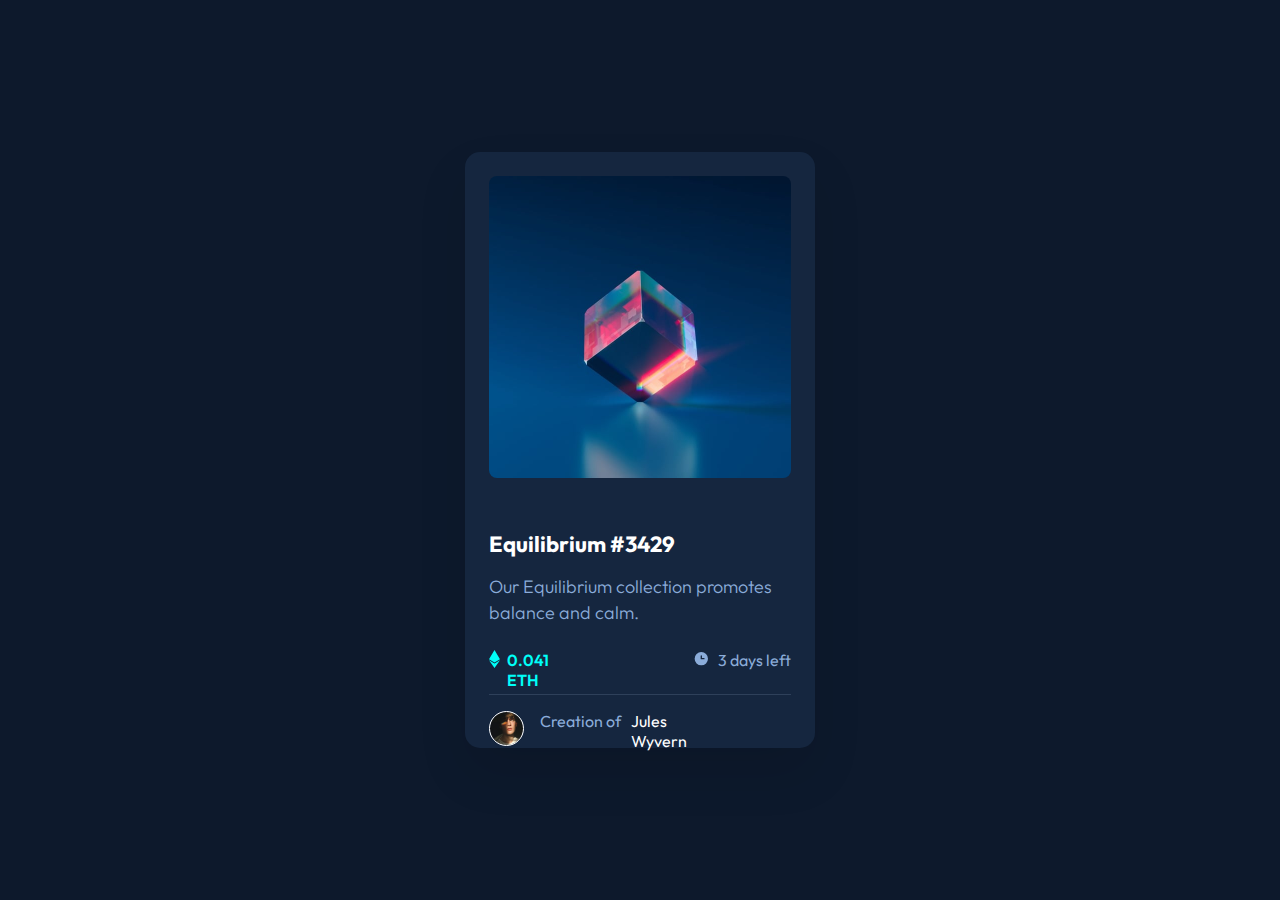
==== index2.html @ d77fc240 "initial files" ====
<!DOCTYPE html>
<html lang="en">
  <head>
    <meta charset="UTF-8" />
    <meta name="viewport" content="width=device-width, initial-scale=1.0" />
    <link rel="stylesheet" href="style.css" />
    <link
      href="https://fonts.googleapis.com/css2?family=Outfit:wght@100..900&display=swap"
      rel="stylesheet"
    />
    <title>Document</title>
  </head>
  <body>
    <div class="Desktop">
      <div class="rectangle">
       
        <div class="center">
           <img src="./image-equilibrium.jpg" alt="kvadrati fotoze" />
           <div class="Rectangle-Copy-2"></div>
    </div>
        <h1 class="h1">Equilibrium #3429</h1>
        <p class="descr">
          Our Equilibrium collection promotes balance and calm.
        </p>
        <div class="Group-3">
          <div class="left">
            <div class="path"></div>
            <span class="eth"> 0.041 ETH </span>
          </div>
          <div class="rigth">
            <div class="shape"></div>
            <span class="-days-left"> 3 days left </span>
          </div>
        </div>
        <div class="Rectangle1"></div>
        <div class="d-flex">
          <div class="oval"></div>
          <span class="Creation-of"> Creation of </span>
          <span class="name"> Jules Wyvern </span>
        </div>
        
      </div>
    </div>
  </body>
</html>
---- style.css ----
body{
    margin: 0;
    padding: 0;
}
.Desktop {
    background-color: #0d192c;
    width: 100%;
    height: 100vh;
    display: flex;
    align-items: center;
}

.rectangle {
    background-color: #15263f;
    width: 350px;
    height: 596px;
    margin: auto;
    padding: 24px 24px 32px;
    border-radius: 15px;
    box-shadow: 0 25px 50px 0 rgba(0, 0, 0, 0.1);
    background-color: #15263f;
    box-sizing: border-box;
}
.descr {
    width: 302px;
    height: 52px;
    margin: 16px 0 24px;
    font-family: Outfit;
    font-size: 18px;
    font-weight: 300;
    font-stretch: normal;
    font-style: normal;
    line-height: 1.44;
    letter-spacing: normal;
    text-align: left;
    color: #8bacd9;
  }
  .Group-3 {
    height: 20px;
    margin: 0 109.8px 0 0;
    padding: 0 1px 0 0;
    display: flex;
    justify-content: space-between;
    width: 100%;
  }

  .left, .rigth{
    display: flex;
  }
  .path{
    width: 11px;
    height: 20px;
    flex-grow: 0;
    background-image: url(icon-ethereum.svg);
    background-repeat: no-repeat;
  }
  .eth {
    width: 75px;
    height: 20px;
    margin: 0 0 0 6.5px;
    font-family: Outfit;
    font-size: 16px;
    font-weight: 600;
    font-stretch: normal;
    font-style: normal;
    line-height: normal;
    letter-spacing: normal;
    text-align: left;
    color: #00fff8;
  }

.shape{
    background-image: url(icon-clock.svg);
    width: 8px;
    height: 8px;
    flex-grow: 0;
    padding: 3.3px 3.3px 6px 6px;
   
}

.-days-left{
    width: 73px;
    height: 20px;
    margin: 0 0 0 7.7px;
    font-family: Outfit;
    font-size: 16px;
    font-weight: normal;
    font-stretch: normal;
    font-style: normal;
    line-height: normal;
    letter-spacing: normal;
    text-align: left;
    color: #8bacd9;
  }

  
.center{
    text-align: center;
    position: relative;
}
.h1{
    color:#fff;
    font-size: 22px;
   
    font-family: Outfit;
    
    margin: 24px 0 16px;
}
.h1:hover{
    color: #00fff8;
    cursor: pointer;
}

img {
    width: 302px;
    height: 302px;
    margin: 0 0 24px;
    border-radius: 8px;
   
}




.oval{
    background-image: url(image-avatar.png);
    width: 33px;
    height: 33px;
    flex-grow: 0;
    margin: 0 16px 0 0;
    border: solid 1px #fff;
    background-size: 100%;
    border-radius: 100%;

}

.Creation-of {
    width: 81px;
    height: 20px;
    margin: 0 5px 0 0;
    font-family: Outfit;
    font-size: 16px;
   
    color: #8bacd9;
  }

  .name {
    width: 93px;
    height: 20px;
    margin: 0 0 0 5px;
    font-family: Outfit;
    font-size: 16px;
  
    text-align: left;
    color: #fff;
  }
  .name:hover{
    color: #00fff8;
    cursor: pointer;
  }

  .d-flex{
    display: flex;
  }
  .Rectangle1 {
    width: 302px;
    height: 1px;
    margin: 24px 0 16px;
    background-color: #2e405a;
  }

 .Rectangle-Copy-2 {
        width: 302px;
        height: 302px;
        margin: 0 0 24px;
        
        opacity: 0.5;
        border-radius: 8px;
        position: absolute;
        top: 0;
        left: 0;
        cursor: pointer;

      }
       .Rectangle-Copy-2:hover {
        background-color: #00fff8;
        background-image: url(./icon-view.svg);
        background-repeat: no-repeat;
        background-position: center;
    }
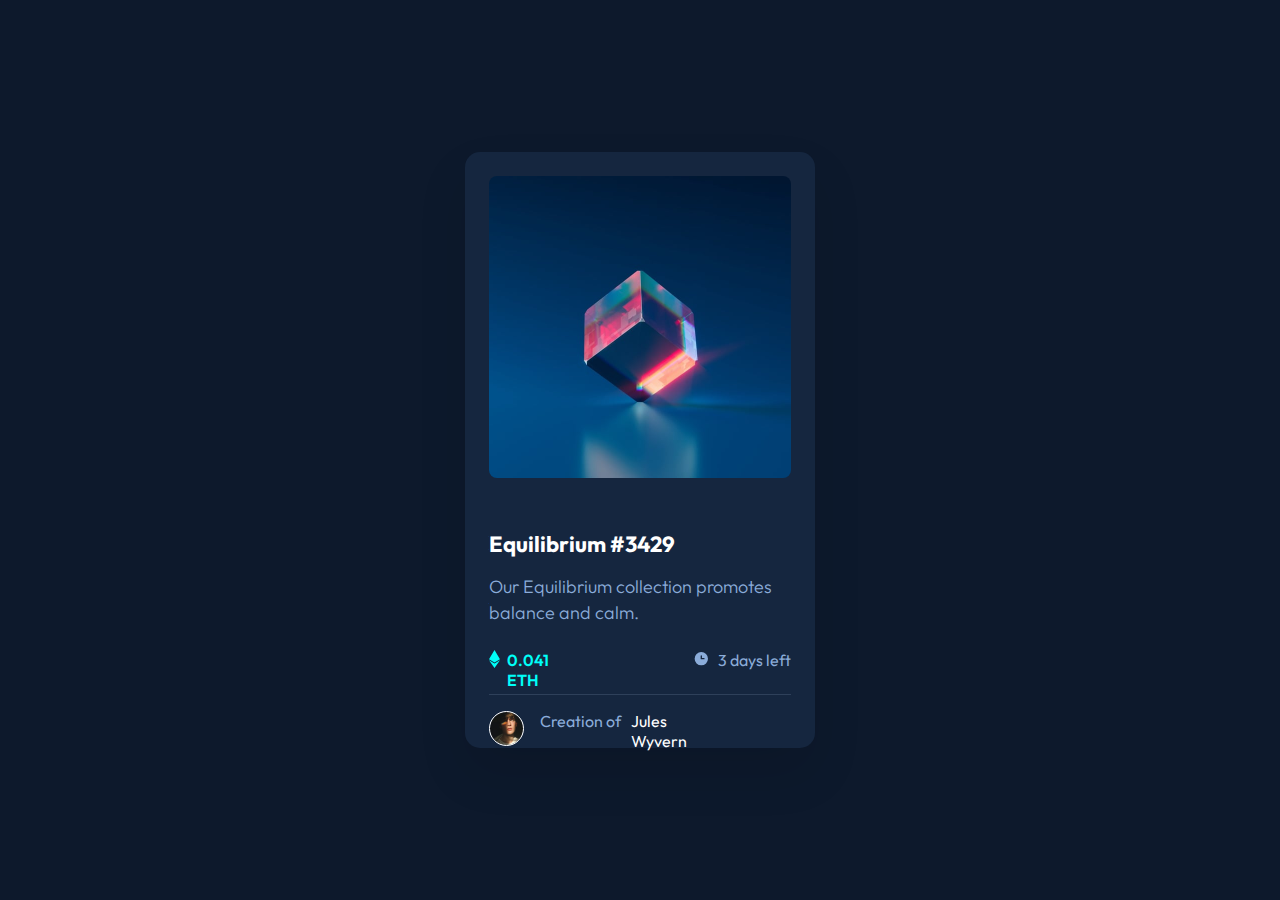
==== commit 6fbfcd5d: "format html" ====
--- a/index2.html
+++ b/index2.html
@@ -13,11 +13,10 @@
   <body>
     <div class="Desktop">
       <div class="rectangle">
-       
         <div class="center">
-           <img src="./image-equilibrium.jpg" alt="kvadrati fotoze" />
-           <div class="Rectangle-Copy-2"></div>
-    </div>
+          <img src="./image-equilibrium.jpg" alt="kvadrati fotoze" />
+          <div class="Rectangle-Copy-2"></div>
+        </div>
         <h1 class="h1">Equilibrium #3429</h1>
         <p class="descr">
           Our Equilibrium collection promotes balance and calm.
@@ -38,7 +37,6 @@
           <span class="Creation-of"> Creation of </span>
           <span class="name"> Jules Wyvern </span>
         </div>
-        
       </div>
     </div>
   </body>
